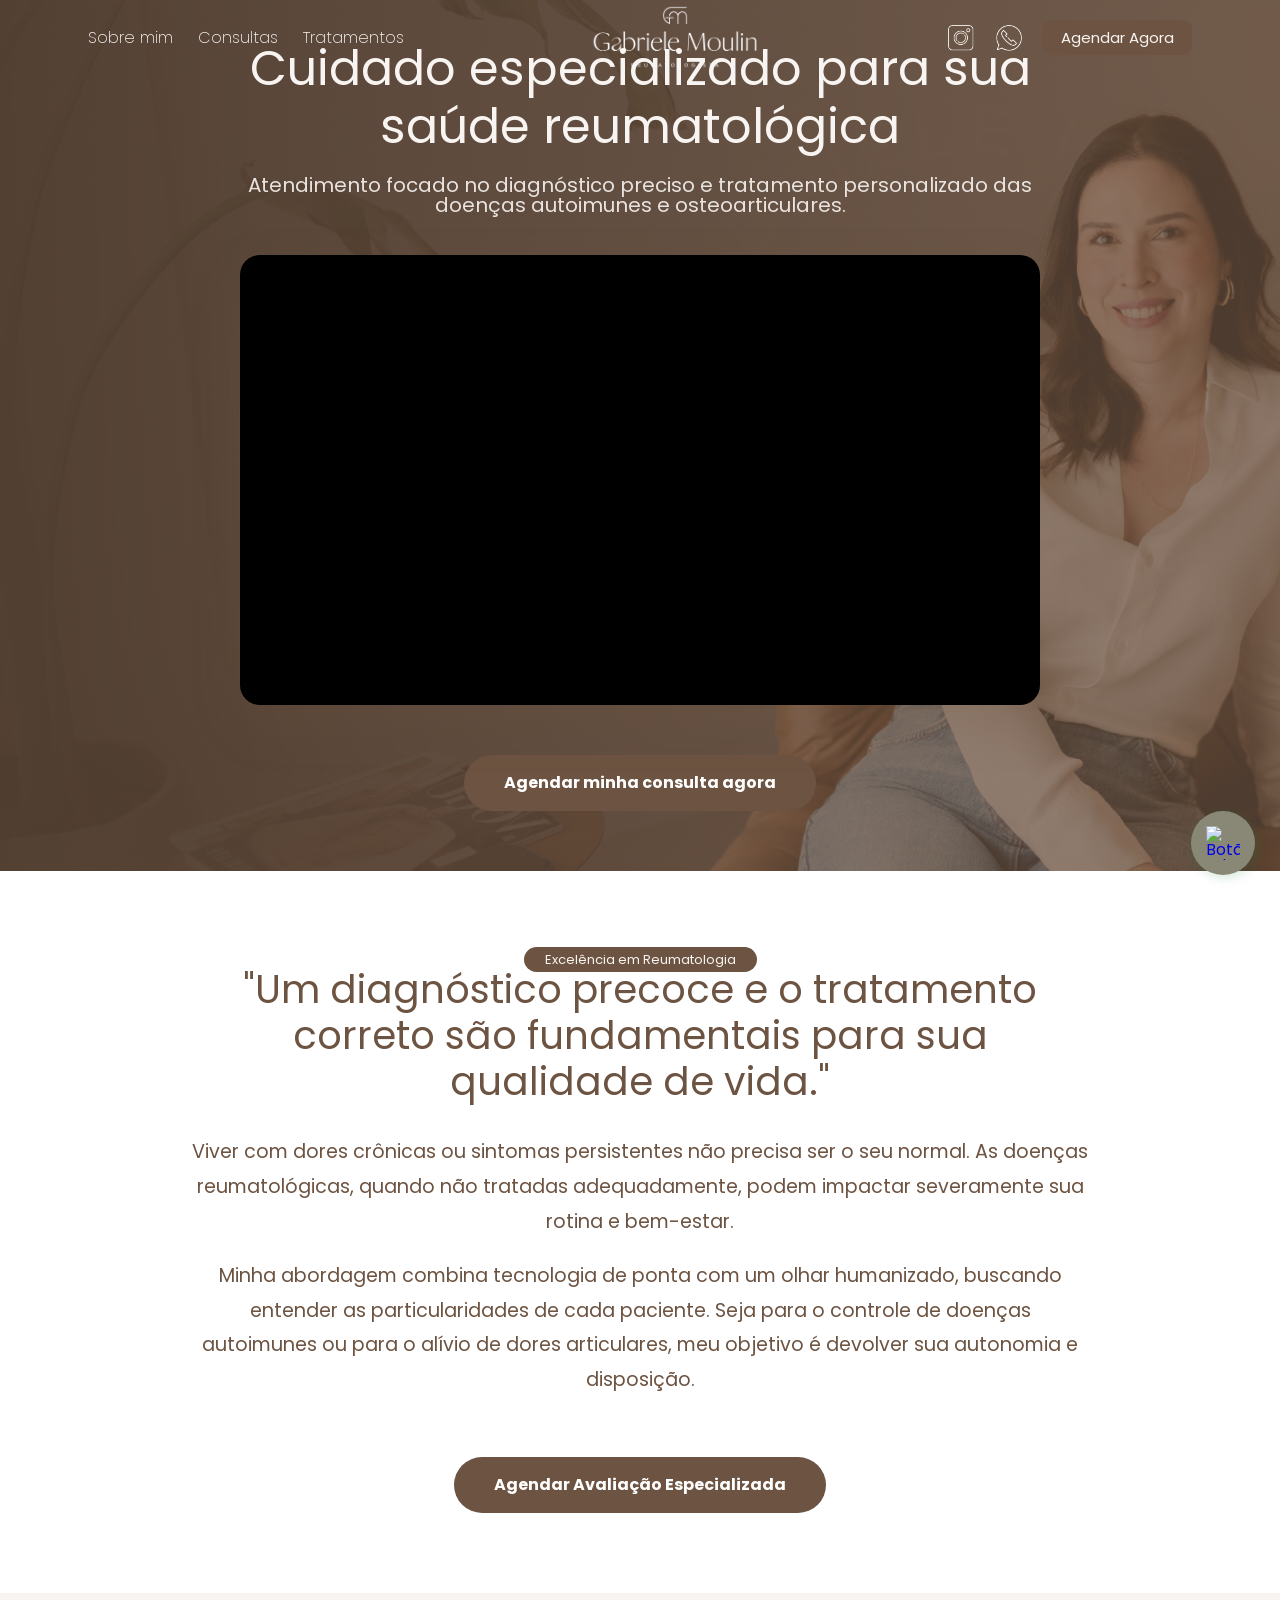
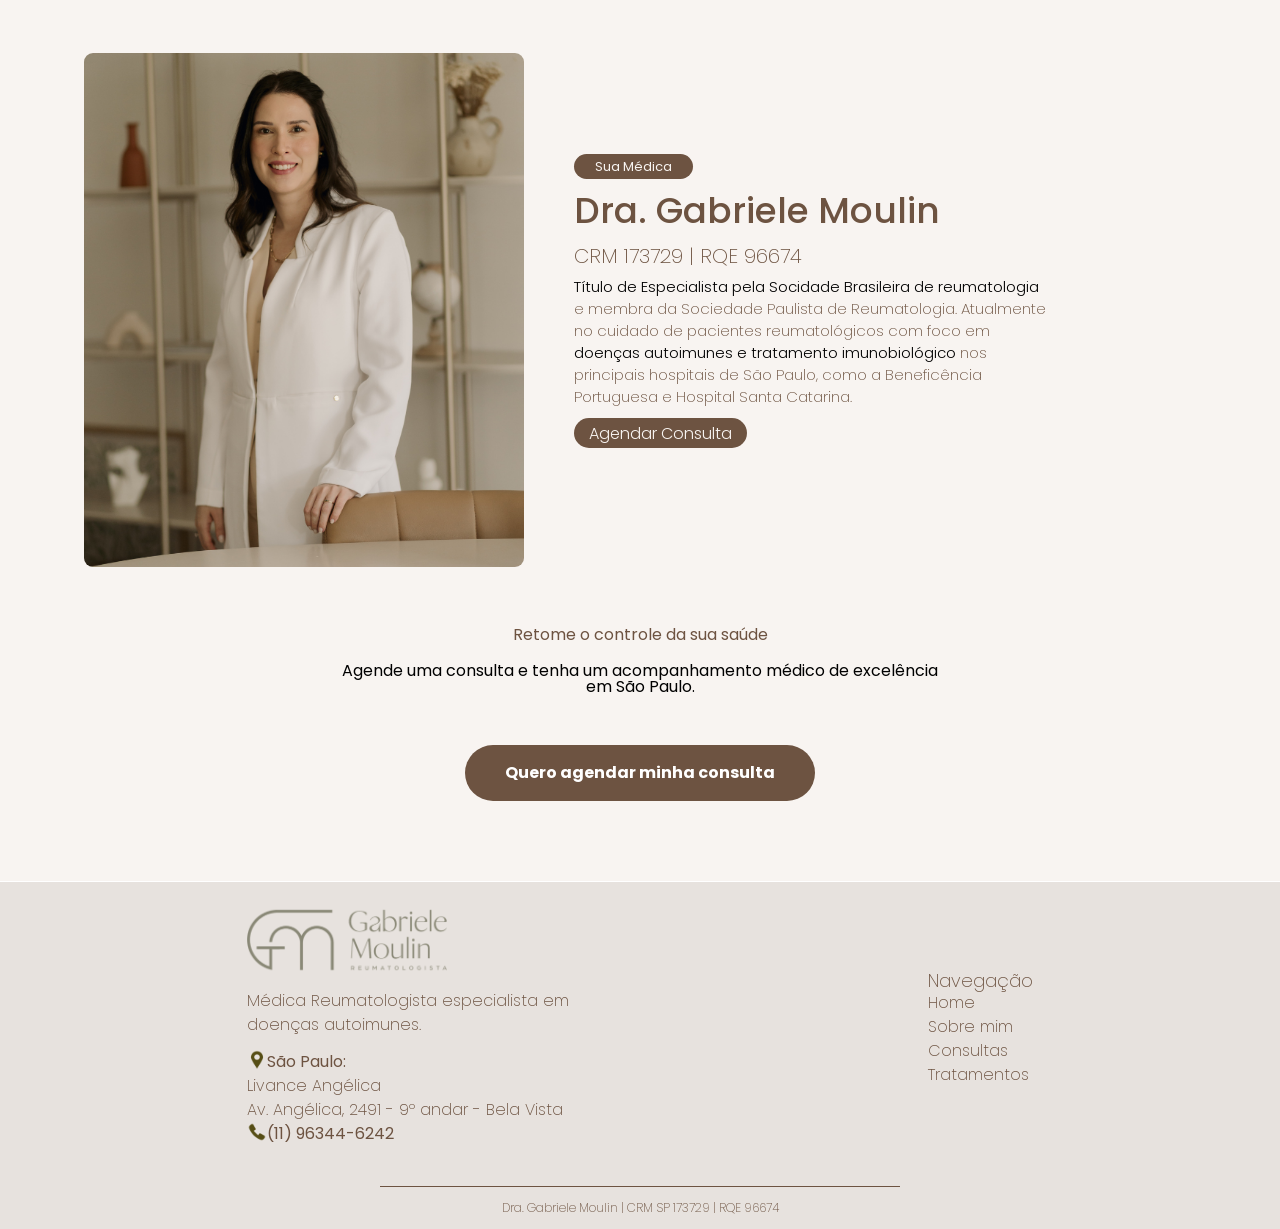
==== consulta.html @ ad9218df "feat: adiciona página de consulta e atualiza vídeo de apresentação" ====
<!DOCTYPE html>
<html lang="pt-br">

<head>
    <meta charset="UTF-8" />
    <!-- Google Tag Manager -->
    <script>(function (w, d, s, l, i) {
            w[l] = w[l] || []; w[l].push({
                'gtm.start':
                    new Date().getTime(), event: 'gtm.js'
            }); var f = d.getElementsByTagName(s)[0],
                j = d.createElement(s), dl = l != 'dataLayer' ? '&l=' + l : ''; j.async = true; j.src =
                    'https://www.googletagmanager.com/gtm.js?id=' + i + dl; f.parentNode.insertBefore(j, f);
        })(window, document, 'script', 'dataLayer', 'GTM-KXG27DR5');</script>
    <!-- End Google Tag Manager -->
    <meta name="viewport" content="width=device-width, initial-scale=1.0" />
    <title>Consulta Reumatológica Especializada | Dra. Gabriele Moulin Vago</title>
    <meta name="description"
        content="Agende sua consulta reumatológica com a Dra. Gabriele Souza Moulin Vago. Atendimento humanizado e especializado em doenças autoimunes em São Paulo." />
    <link rel="preload" href="/css/style.css" as="style" />
    <link rel="stylesheet" href="/css/style.css" />
    <link rel="stylesheet" href="/css/consulta.css" />
    <link rel="stylesheet"
        href="https://cdn.positus.global/production/resources/robbu/whatsapp-button/whatsapp-button.css" />
    <link rel="icon" type="image/png" href="/img/logo/favicon.png" />

    <script>
        document.documentElement.classList.add("js");
    </script>
</head>

<body>
    <!-- Google Tag Manager (noscript) -->
    <noscript><iframe src="https://www.googletagmanager.com/ns.html?id=GTM-KXG27DR5" height="0" width="0"
            style="display:none;visibility:hidden"></iframe></noscript>
    <!-- End Google Tag Manager (noscript) -->

    <header>
        <div class="section-header">
            <div class="container-header">
                <section class="postion-header">
                    <nav class="nav1" aria-label="cabecalho">
                        <ul class="nav-menu" id="nav">
                            <li>
                                <a class="nav-link" href="/index.html#conheca">Sobre mim</a>
                            </li>
                            <li>
                                <a class="nav-link" href="/index.html#especialidade">Consultas</a>
                            </li>
                            <li>
                                <a class="nav-link" href="/index.html#card-color">Tratamentos</a>
                            </li>
                        </ul>
                    </nav>
                </section>

                <figure class="figure-logo">
                    <a href="/index.html"><img src="img/logo/LogoBranca.png"
                            alt="Dra Gabriele Souza Moulin Vago reumatologista particular em São Paulo" /></a>
                </figure>

                <section class="postion-header">
                    <nav class="nav-2-header" aria-label="cabecalho-icones">
                        <ul class="nav-menu-icons">
                            <li>
                                <a href="https://www.instagram.com/dra.gabrielemoulin/" target="_blank">
                                    <figure>
                                        <img src="img/icones/instagram.png" alt="Instagram" />
                                    </figure>
                                </a>
                            </li>
                            <li>
                                <a href="https://wa.me/5511963446242?text=Olá, gostaria de saber mais sobre as consultas com a Dra. Gabriele."
                                    target="_blank">
                                    <figure>
                                        <img src="img/icones/whatsapp.png" alt="WhatsApp" />
                                    </figure>
                                </a>
                            </li>
                            <button class="button-header" id="butto-header2">
                                <li>
                                    <a
                                        href="https://wa.me/5511963446242?text=Olá, gostaria de agendar uma consulta reumatológica.">Agendar
                                        Agora</a>
                                </li>
                            </button>
                        </ul>
                    </nav>
                </section>
            </div>
        </div>
    </header>

    <main>
        <section class="consulta-hero" style="padding-bottom: 60px;">
            <div class="consulta-hero-content">
                <h1>Cuidado especializado para sua saúde reumatológica</h1>
                <p style="margin-bottom: 40px;">Atendimento focado no diagnóstico preciso e tratamento personalizado das
                    doenças autoimunes e osteoarticulares.</p>

                <div class="video-wrapper" style="margin-bottom: 30px;">
                    <iframe src="https://www.youtube.com/embed/nFKkDsOJWk8?rel=0&showinfo=0&autoplay=0"
                        title="Vídeo de Apresentação"
                        allow="accelerometer; autoplay; clipboard-write; encrypted-media; gyroscope; picture-in-picture"
                        allowfullscreen>
                    </iframe>
                </div>

                <div style="text-align: center;">
                    <a href="https://wa.me/5511963446242?text=Olá, gostaria de agendar uma consulta reumatológica com a Dra. Gabriele."
                        class="cta-capture">
                        Agendar minha consulta agora
                    </a>
                </div>
            </div>
        </section>

        <section class="section-capture" style="background-color: #fff;">
            <div class="capture-container">
                <div style="text-align: center; max-width: 900px; margin: 0 auto;">
                    <span class="span-profissao">Excelência em Reumatologia</span>
                    <h2
                        style="color: var(--color-secondary); margin-bottom: 30px; font-size: 2.4rem; line-height: 1.2;">
                        "Um diagnóstico precoce e o tratamento correto são fundamentais para sua qualidade de vida."
                    </h2>
                    <p style="font-size: 1.2rem; line-height: 1.8; margin-bottom: 20px; color: var(--color-text);">
                        Viver com dores crônicas ou sintomas persistentes não precisa ser o seu normal. As doenças
                        reumatológicas, quando não tratadas adequadamente, podem impactar severamente sua rotina e
                        bem-estar.
                    </p>
                    <p style="font-size: 1.2rem; line-height: 1.8; margin-bottom: 40px; color: var(--color-text);">
                        Minha abordagem combina tecnologia de ponta com um olhar humanizado, buscando entender as
                        particularidades de cada paciente. Seja para o controle de doenças autoimunes ou para o alívio
                        de dores articulares, meu objetivo é devolver sua autonomia e disposição.
                    </p>
                    <a href="https://wa.me/5511963446242?text=Olá, quero agendar uma avaliação reumatológica."
                        class="cta-capture">Agendar Avaliação Especializada</a>
                </div>
            </div>
        </section>



        <div class="container-section-conheca" id="conheca" style="padding-top: 60px; padding-bottom: 40px;">
            <img class="img-section-conheca" src="img/conheca/image-conheca.png" alt="Dra Gabriele Souza Moulin Vago" />

            <div class="div-text-conheca">
                <span class="span-profissao"> Sua Médica </span>
                <h2><span class="negrito">Dra. Gabriele Moulin</span></h2>
                <h3 class="conheca-h3">CRM 173729 | RQE 96674</h3>
                <p id="text-conheca">
                    <strong>Título de Especialista pela Socidade Brasileira de reumatologia</strong> e membra da
                    Sociedade Paulista de Reumatologia. Atualmente no cuidado de pacientes reumatológicos com foco em
                    <strong>doenças autoimunes e tratamento imunobiológico</strong> nos principais hospitais de São
                    Paulo, como a Beneficência Portuguesa e Hospital Santa Catarina.
                </p>
                <button class="button-header">
                    <li>
                        <a
                            href="https://wa.me/5511963446242?text=Olá, gostaria de marcar uma consulta com a Dra. Gabriele.">Agendar
                            Consulta</a>
                    </li>
                </button>
            </div>
        </div>

        <section class="section-capture" style="text-align: center; padding-top: 20px;">
            <h2 style="color: var(--color-secondary); margin-bottom: 20px;">Retome o controle da sua saúde</h2>
            <p style="max-width: 600px; margin: 0 auto 30px;">Agende uma consulta e tenha um acompanhamento médico de
                excelência em São Paulo.</p>
            <a href="https://wa.me/5511963446242?text=Olá, gostaria de agendar uma consulta reumatológica."
                class="cta-capture">Quero agendar minha consulta</a>
        </section>

    </main>

    <footer>
        <div class="container-footer">
            <div class="div-footer-1">
                <img class="logo-footer" src="/img/logo/LogoColorida2.png" alt="" />
                <h2>Médica Reumatologista especialista em doenças autoimunes.</h2>
                <ul class="ul-text-footer-1">
                    <li>
                        <a href="https://wa.me/5511963446242">
                            <span><img class="pino" src="/img/icones/pino-de-localizacao.png" alt="" />São
                                Paulo:</span><br />
                            Livance Angélica<br />
                            Av. Angélica, 2491 - 9º andar - Bela Vista<br />
                            <span><img class="pino" src="/img/icones/telefone.png" alt="" />(11) 96344-6242</span>
                        </a>
                    </li>
                </ul>
            </div>

            <div class="div-footer-2">
                <div class="div-footer-text-2">
                    <h2>Navegação</h2>
                    <ul>
                        <a href="/index.html">
                            <li style="color: var(--color-secondary);">Home</li>
                        </a>
                        <a href="/index.html#conheca">
                            <li>Sobre mim</li>
                        </a>
                        <a href="/index.html#especialidade">
                            <li>Consultas</li>
                        </a>
                        <a href="/index.html#card-color">
                            <li>Tratamentos</li>
                        </a>
                    </ul>
                </div>
            </div>
        </div>

        <h3>
            Dra. Gabriele Moulin | CRM SP 173729 | RQE 96674
        </h3>
    </footer>

    <a id="robbu-whatsapp-button" target="_blank" href="https://wa.me/5511963446242">
        <div class="rwb-tooltip">Agendar pelo WhatsApp</div>
        <img src="https://cdn.positus.global/production/resources/robbu/whatsapp-button/whatsapp-icon.svg"
            alt="Botão Whatsapp" />
    </a>

    <script src="js/plugins/simple-anime.js"></script>
    <script src="js/script.js"></script>
</body>

</html>
---- css/style.css ----
/* Global */
@import "./global/global.css";
@import "./global/reset.css";
@import "./global/header.css";
@import "./global/footer.css";

/* Home */
@import "./home/banner.css";
@import "./home/marquee.css";
@import "./home/conheca.css";
@import "./home/especialidade.css";
@import "./home/sintomas.css";
@import "./home/numeros.css";
@import "./home/home.css";
@import "./home/cards.css";
@import "./home/instagram.css";

/* Utilidades */
@import "./utilidades/animacao.css";
@import "./utilidades/cores.css";

/* para usar o mincss
cleancss -o ./css/style.min.css ./css/style.css
quando o site estiver completo trocar o arquivo css padrão
*/
---- css/style.css ----
/* Global */
@import "./global/global.css";
@import "./global/reset.css";
@import "./global/header.css";
@import "./global/footer.css";

/* Home */
@import "./home/banner.css";
@import "./home/marquee.css";
@import "./home/conheca.css";
@import "./home/especialidade.css";
@import "./home/sintomas.css";
@import "./home/numeros.css";
@import "./home/home.css";
@import "./home/cards.css";
@import "./home/instagram.css";

/* Utilidades */
@import "./utilidades/animacao.css";
@import "./utilidades/cores.css";

/* para usar o mincss
cleancss -o ./css/style.min.css ./css/style.css
quando o site estiver completo trocar o arquivo css padrão
*/
---- css/consulta.css ----
.consulta-hero {
    background: linear-gradient(rgba(109, 83, 65, 0.7), rgba(109, 83, 65, 0.7)), url("../img/banner/bannerdesck.png");
    background-size: cover;
    background-position: center;
    min-height: 80vh;
    display: flex;
    align-items: center;
    justify-content: center;
    color: var(--color-primary);
    text-align: center;
    padding: 40px 20px;
}

.consulta-hero-content {
    max-width: 800px;
}

.consulta-hero h1 {
    font-size: 3rem;
    margin-bottom: 20px;
    line-height: 1.2;
}

.consulta-hero p {
    font-size: 1.25rem;
    margin-bottom: 30px;
    opacity: 0.9;
}

.section-capture {
    padding: 80px 20px;
    background-color: var(--color-primary);
}

.capture-container {
    max-width: 1200px;
    margin: 0 auto;
}

.capture-grid {
    display: grid;
    grid-template-columns: 1fr 1fr;
    gap: 60px;
    align-items: center;
}

@media (max-width: 900px) {
    .capture-grid {
        grid-template-columns: 1fr;
        gap: 40px;
    }

    .consulta-hero h1 {
        font-size: 2rem;
    }
}

.symptoms-box {
    background: var(--color-secondary-light);
    padding: 40px;
    border-radius: 20px;
    box-shadow: 0 10px 30px rgba(0, 0, 0, 0.05);
}

.symptoms-list {
    list-style: none;
    padding: 0;
    margin-top: 20px;
}

.symptoms-list li {
    padding: 10px 0;
    display: flex;
    align-items: center;
    border-bottom: 1px solid rgba(109, 83, 65, 0.1);
}

.symptoms-list li::before {
    content: "✔";
    margin-right: 15px;
    color: var(--color-secondary-alt);
    font-weight: bold;
}

.cta-capture {
    background-color: var(--color-secondary);
    color: white;
    padding: 20px 40px;
    border-radius: 50px;
    text-decoration: none;
    font-weight: bold;
    display: inline-block;
    transition: transform 0.3s ease, background-color 0.3s ease;
    margin-top: 20px;
}

.cta-capture:hover {
    background-color: var(--color-secondary-alt);
    transform: translateY(-5px);
}

.treatment-cards {
    display: grid;
    grid-template-columns: repeat(auto-fit, minmax(300px, 1fr));
    gap: 30px;
    margin-top: 40px;
}

.treatment-card {
    background: white;
    padding: 30px;
    border-radius: 15px;
    border: 1px solid var(--color-secondary-light);
    transition: all 0.3s ease;
}

.treatment-card:hover {
    border-color: var(--color-secondary);
    box-shadow: 0 10px 20px rgba(0, 0, 0, 0.05);
}

.treatment-card h3 {
    color: var(--color-secondary);
    margin-bottom: 15px;
}

/* VSL Video Section */
.video-vsl-section {
    padding: 60px 20px;
    background-color: var(--color-primary);
    text-align: center;
}

.video-wrapper {
    max-width: 900px;
    margin: 0 auto;
    position: relative;
    border-radius: 20px;
    overflow: hidden;
    box-shadow: 0 20px 50px rgba(109, 83, 65, 0.2);
    background: #000;
    aspect-ratio: 16/9;
}

.video-wrapper iframe {
    position: absolute;
    top: 0;
    left: 0;
    width: 100%;
    height: 100%;
    border: none;
}

.vsl-headline {
    font-size: 2.2rem;
    color: var(--color-secondary);
    margin-bottom: 40px;
    line-height: 1.3;
    max-width: 900px;
    margin-left: auto;
    margin-right: auto;
}

@media (max-width: 768px) {
    .vsl-headline {
        font-size: 1.6rem;
    }
}

/* Footer & Header Mobile Fixes */
header {
    background: transparent !important;
}

.container-footer {
    padding-bottom: 20px;
}

.div-footer-2 {
    flex-direction: column;
    gap: 10px;
}

.div-footer-text-2 h2 {
    margin-top: 20px;
}

.div-footer-text-2 ul {
    gap: 8px;
}

.div-footer-text-2 ul li {
    font-size: 16px;
}

footer h3 {
    margin-top: 20px;
    padding: 15px 10px;
    font-size: 12px;
}

@media (max-width: 600px) {
    .logo-footer {
        width: 150px;
    }

    .div-footer-1 h2 {
        font-size: 14px;
        max-width: 100%;
    }
}
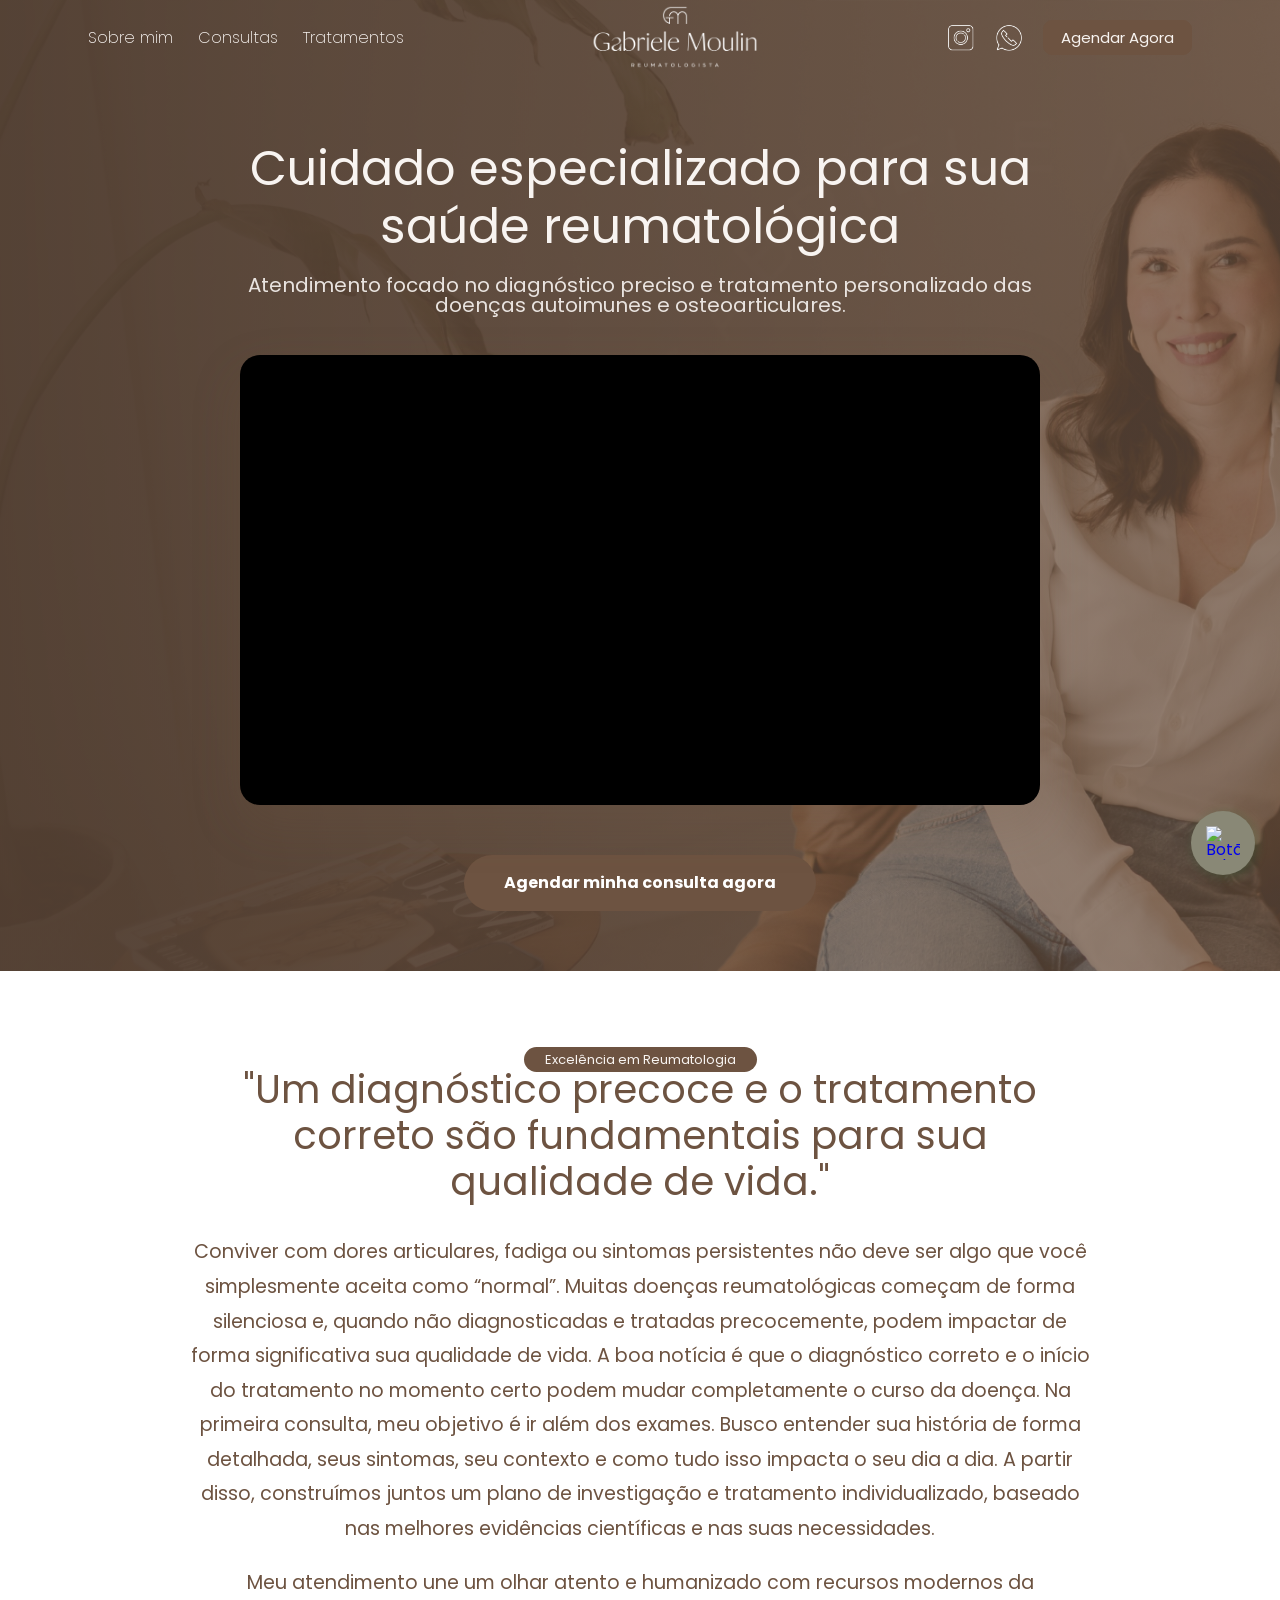
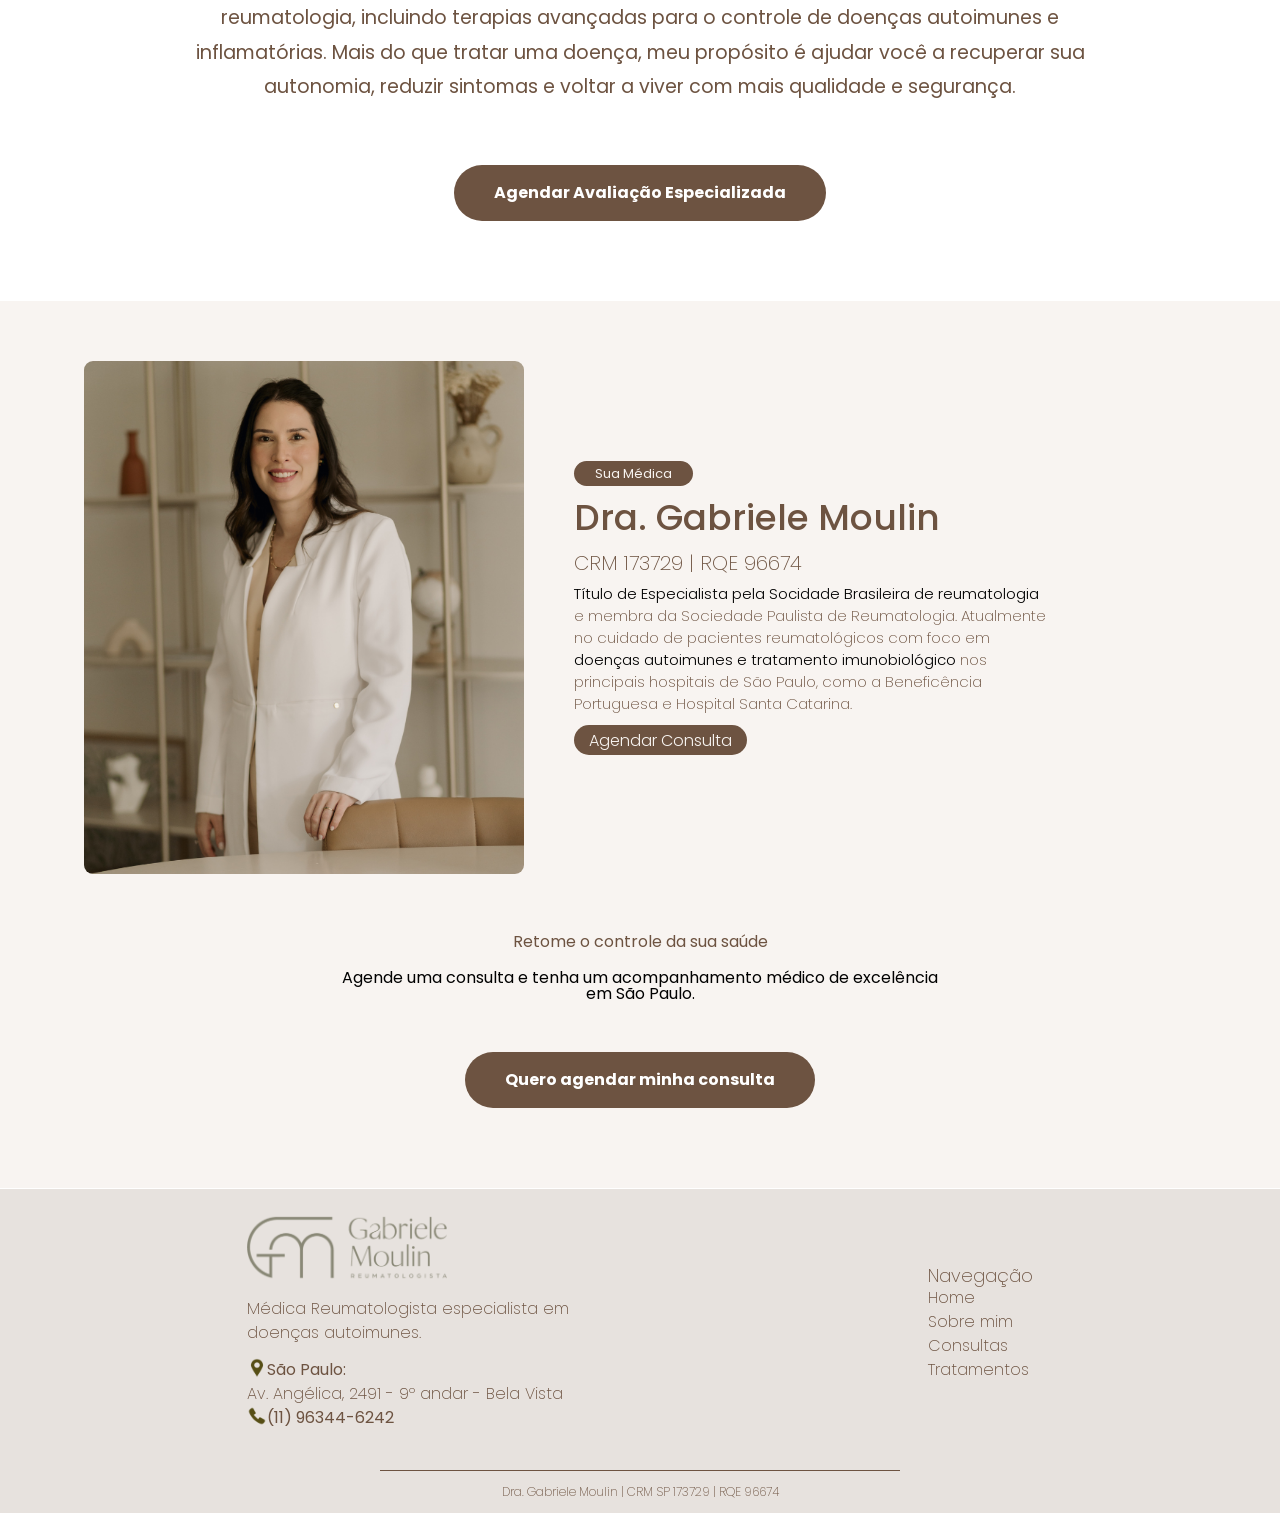
==== commit 8a320819: "fix: aumenta espaçamento entre menu e título na página de consulta; remove 'Livance Angélica' do rod" ====
--- a/consulta.html
+++ b/consulta.html
@@ -124,14 +124,26 @@
                         "Um diagnóstico precoce e o tratamento correto são fundamentais para sua qualidade de vida."
                     </h2>
                     <p style="font-size: 1.2rem; line-height: 1.8; margin-bottom: 20px; color: var(--color-text);">
-                        Viver com dores crônicas ou sintomas persistentes não precisa ser o seu normal. As doenças
-                        reumatológicas, quando não tratadas adequadamente, podem impactar severamente sua rotina e
-                        bem-estar.
+                        Conviver com dores articulares, fadiga ou sintomas persistentes não deve ser algo que você
+                        simplesmente aceita como “normal”. Muitas doenças reumatológicas começam de forma silenciosa e,
+                        quando não diagnosticadas e tratadas precocemente, podem impactar de forma significativa sua
+                        qualidade de vida.
+
+                        A boa notícia é que o diagnóstico correto e o início do tratamento no momento certo podem mudar
+                        completamente o curso da doença.
+
+                        Na primeira consulta, meu objetivo é ir além dos exames. Busco entender sua história de forma
+                        detalhada, seus sintomas, seu contexto e como tudo isso impacta o seu dia a dia. A partir disso,
+                        construímos juntos um plano de investigação e tratamento individualizado, baseado nas melhores
+                        evidências científicas e nas suas necessidades.
+
                     </p>
                     <p style="font-size: 1.2rem; line-height: 1.8; margin-bottom: 40px; color: var(--color-text);">
-                        Minha abordagem combina tecnologia de ponta com um olhar humanizado, buscando entender as
-                        particularidades de cada paciente. Seja para o controle de doenças autoimunes ou para o alívio
-                        de dores articulares, meu objetivo é devolver sua autonomia e disposição.
+                        Meu atendimento une um olhar atento e humanizado com recursos modernos da reumatologia,
+                        incluindo terapias avançadas para o controle de doenças autoimunes e inflamatórias.
+
+                        Mais do que tratar uma doença, meu propósito é ajudar você a recuperar sua autonomia, reduzir
+                        sintomas e voltar a viver com mais qualidade e segurança.
                     </p>
                     <a href="https://wa.me/5511963446242?text=Olá, quero agendar uma avaliação reumatológica."
                         class="cta-capture">Agendar Avaliação Especializada</a>
@@ -184,7 +196,6 @@
                         <a href="https://wa.me/5511963446242">
                             <span><img class="pino" src="/img/icones/pino-de-localizacao.png" alt="" />São
                                 Paulo:</span><br />
-                            Livance Angélica<br />
                             Av. Angélica, 2491 - 9º andar - Bela Vista<br />
                             <span><img class="pino" src="/img/icones/telefone.png" alt="" />(11) 96344-6242</span>
                         </a>
--- a/css/consulta.css
+++ b/css/consulta.css
@@ -8,7 +8,7 @@
     justify-content: center;
     color: var(--color-primary);
     text-align: center;
-    padding: 40px 20px;
+    padding: 140px 20px 60px;
 }
 
 .consulta-hero-content {
@@ -48,6 +48,10 @@
     .capture-grid {
         grid-template-columns: 1fr;
         gap: 40px;
+    }
+
+    .consulta-hero {
+        padding-top: 110px;
     }
 
     .consulta-hero h1 {
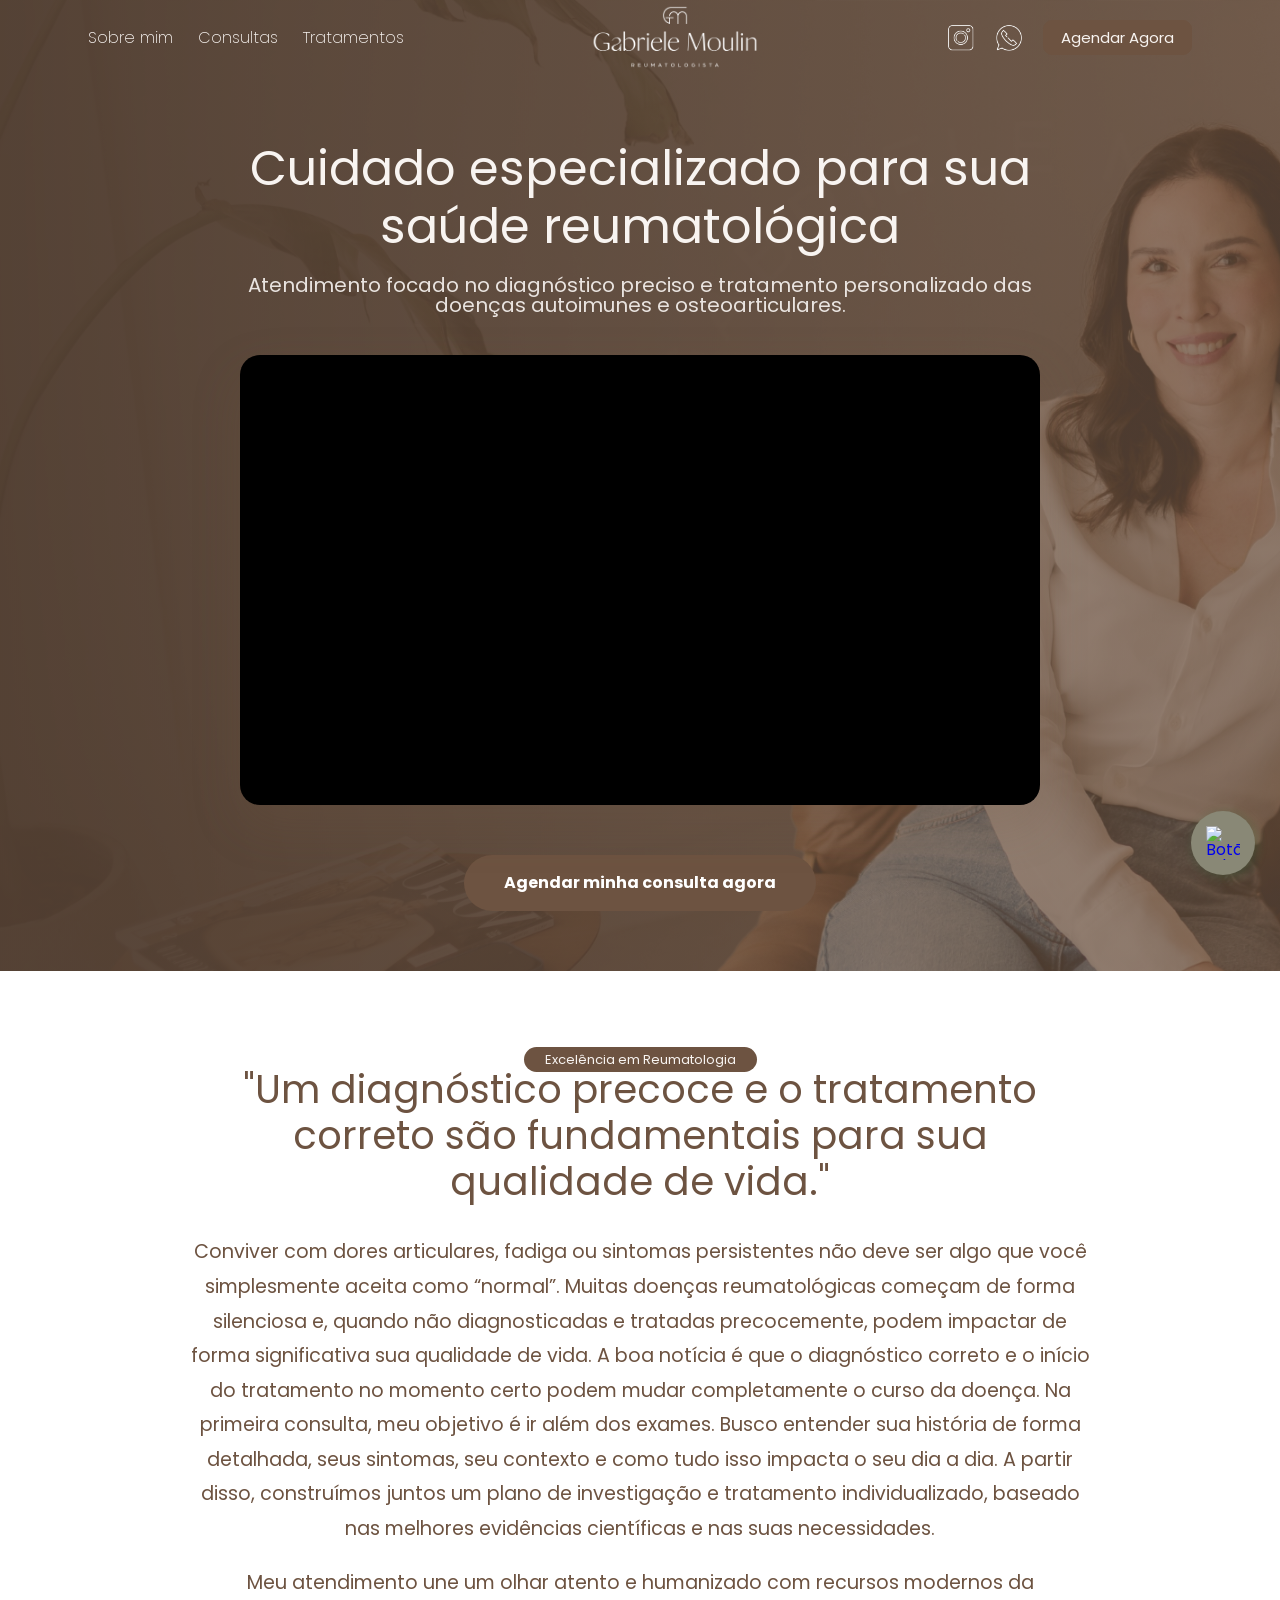
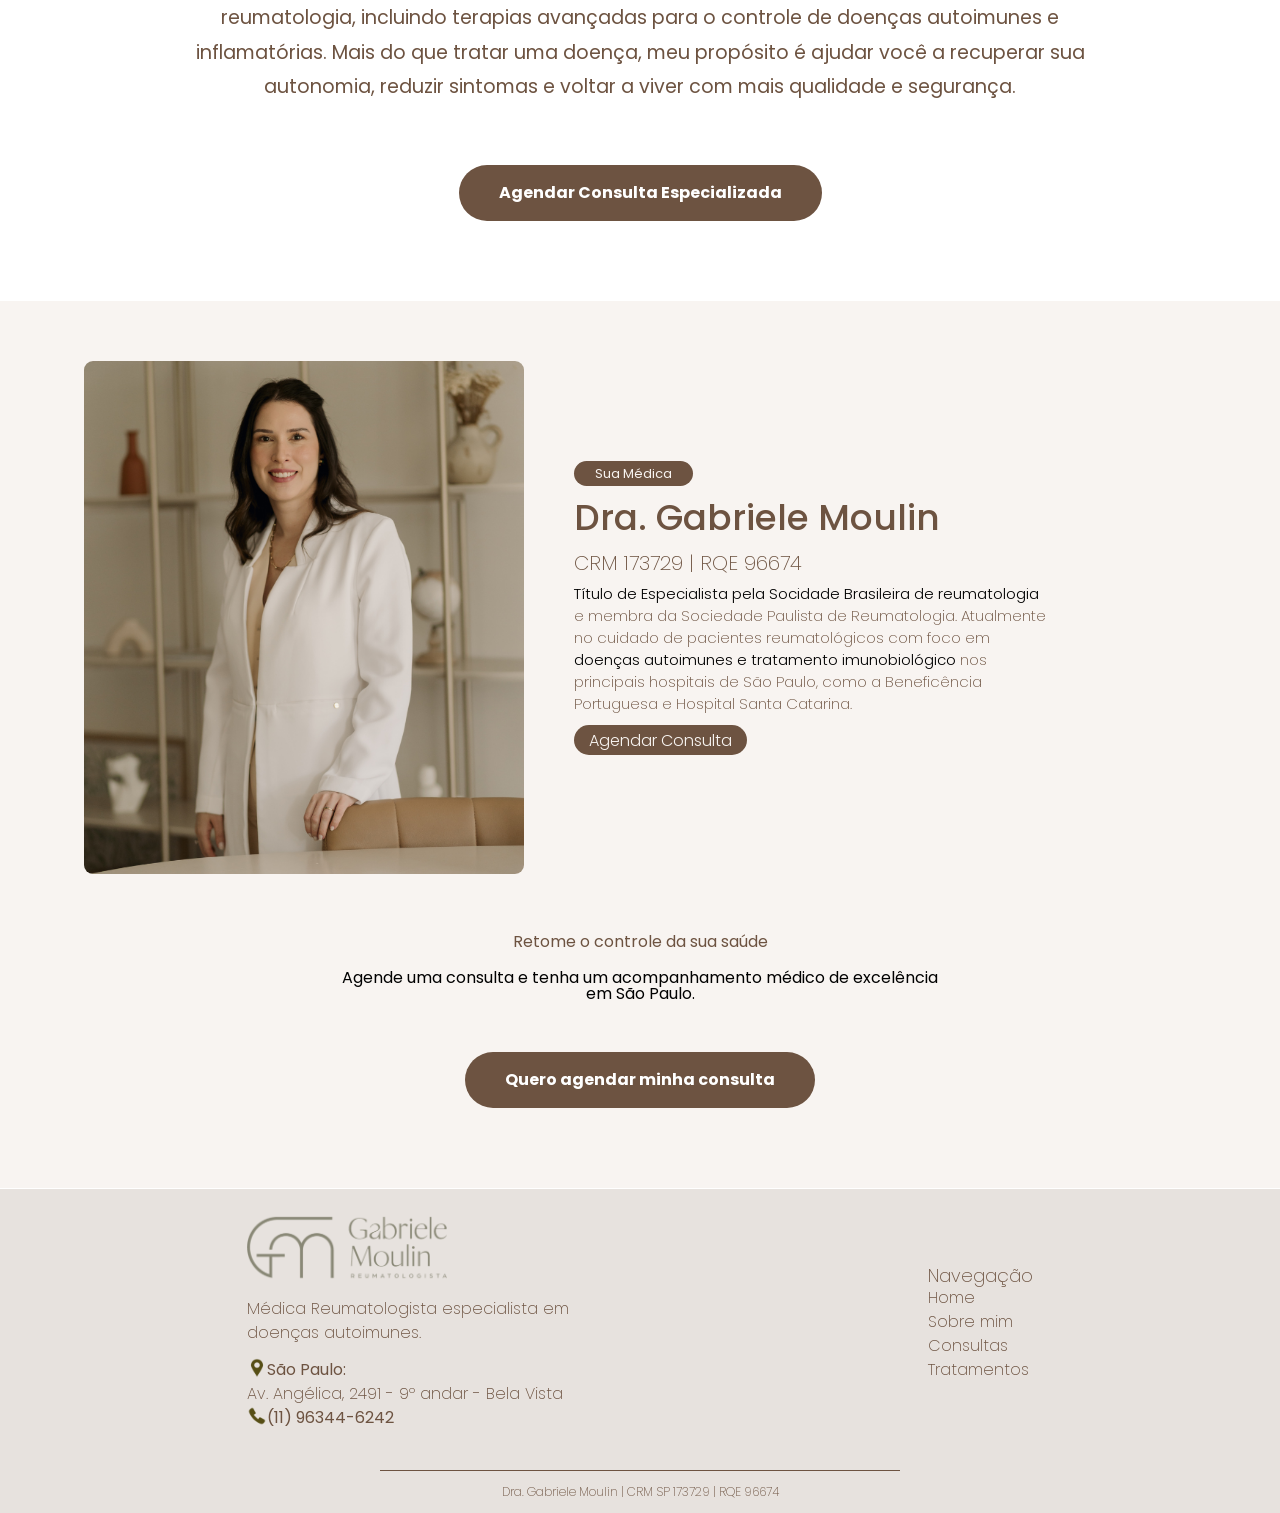
==== commit efb458eb: "fix: atualiza textos de CTA em consulta.html e lupus.html" ====
--- a/consulta.html
+++ b/consulta.html
@@ -145,8 +145,8 @@
                         Mais do que tratar uma doença, meu propósito é ajudar você a recuperar sua autonomia, reduzir
                         sintomas e voltar a viver com mais qualidade e segurança.
                     </p>
-                    <a href="https://wa.me/5511963446242?text=Olá, quero agendar uma avaliação reumatológica."
-                        class="cta-capture">Agendar Avaliação Especializada</a>
+                    <a href="https://wa.me/5511963446242?text=Olá, quero agendar uma consulta reumatológica."
+                        class="cta-capture">Agendar Consulta Especializada</a>
                 </div>
             </div>
         </section>
